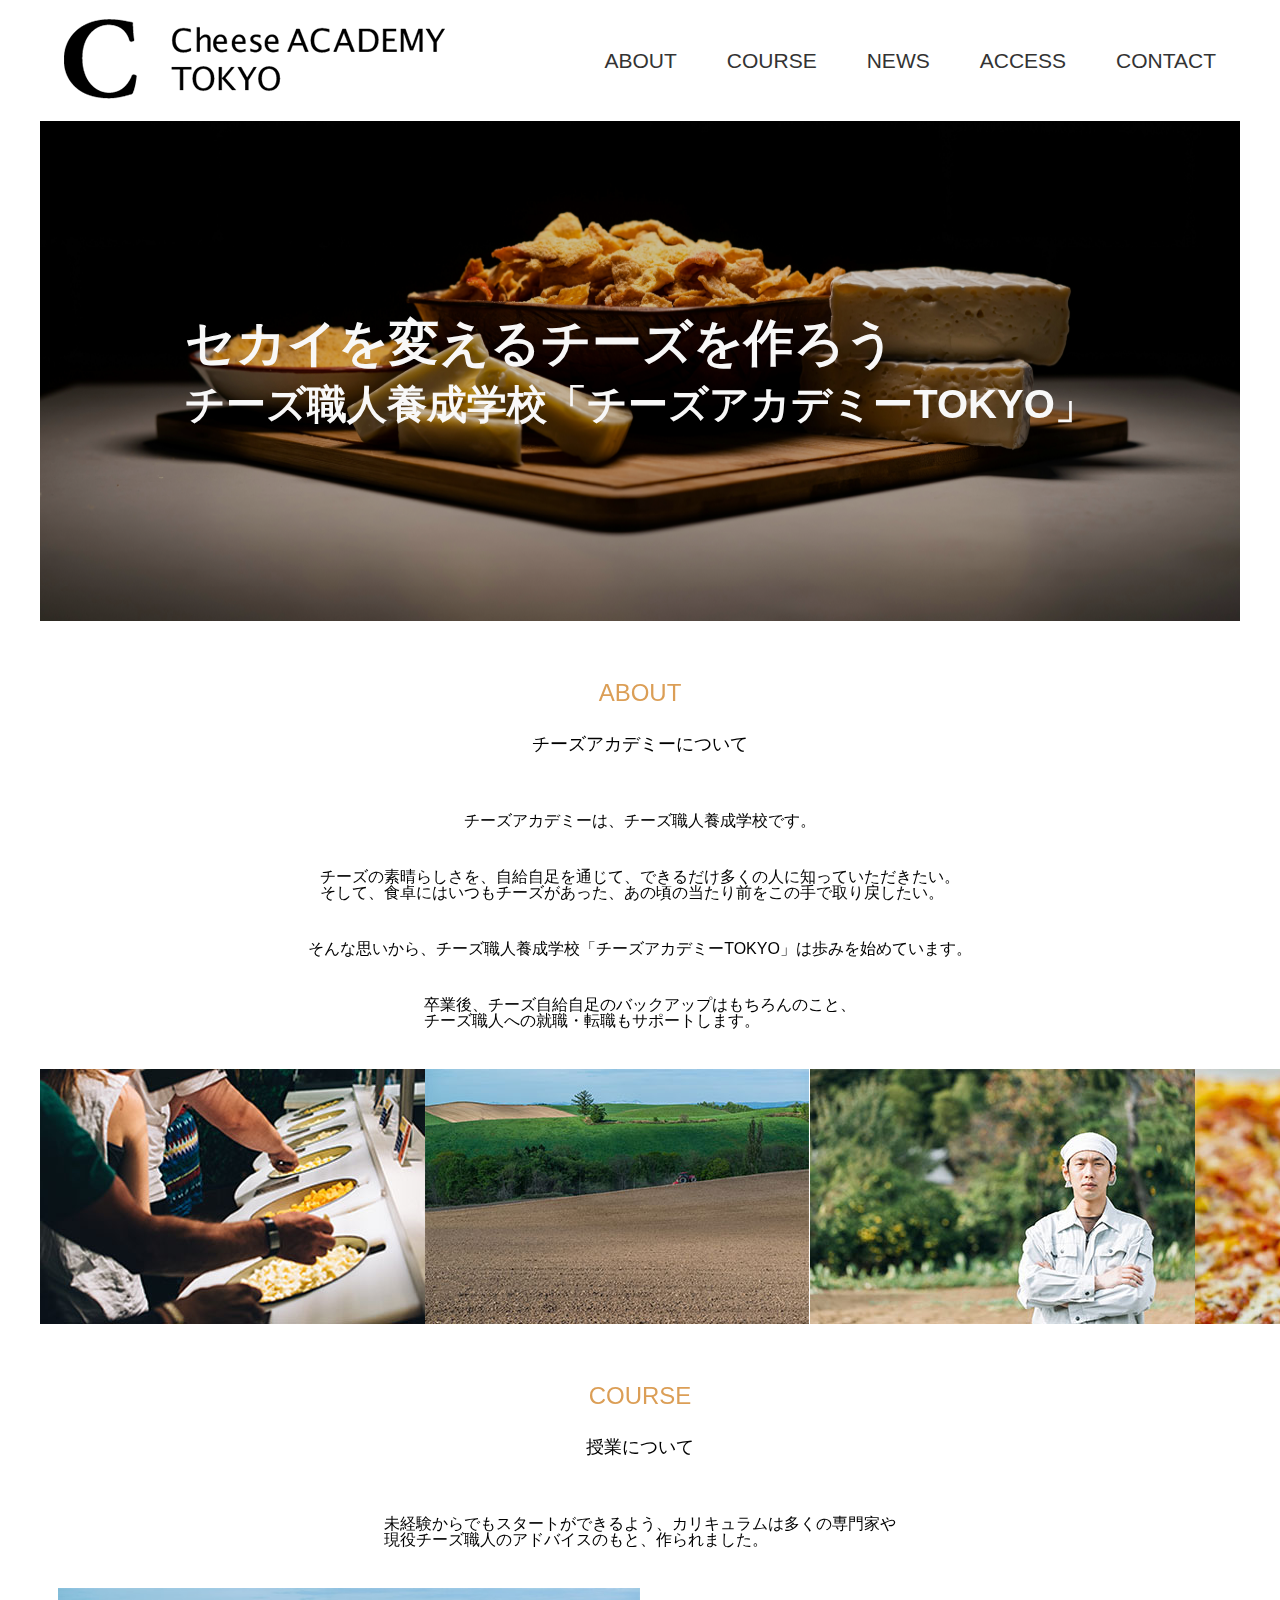
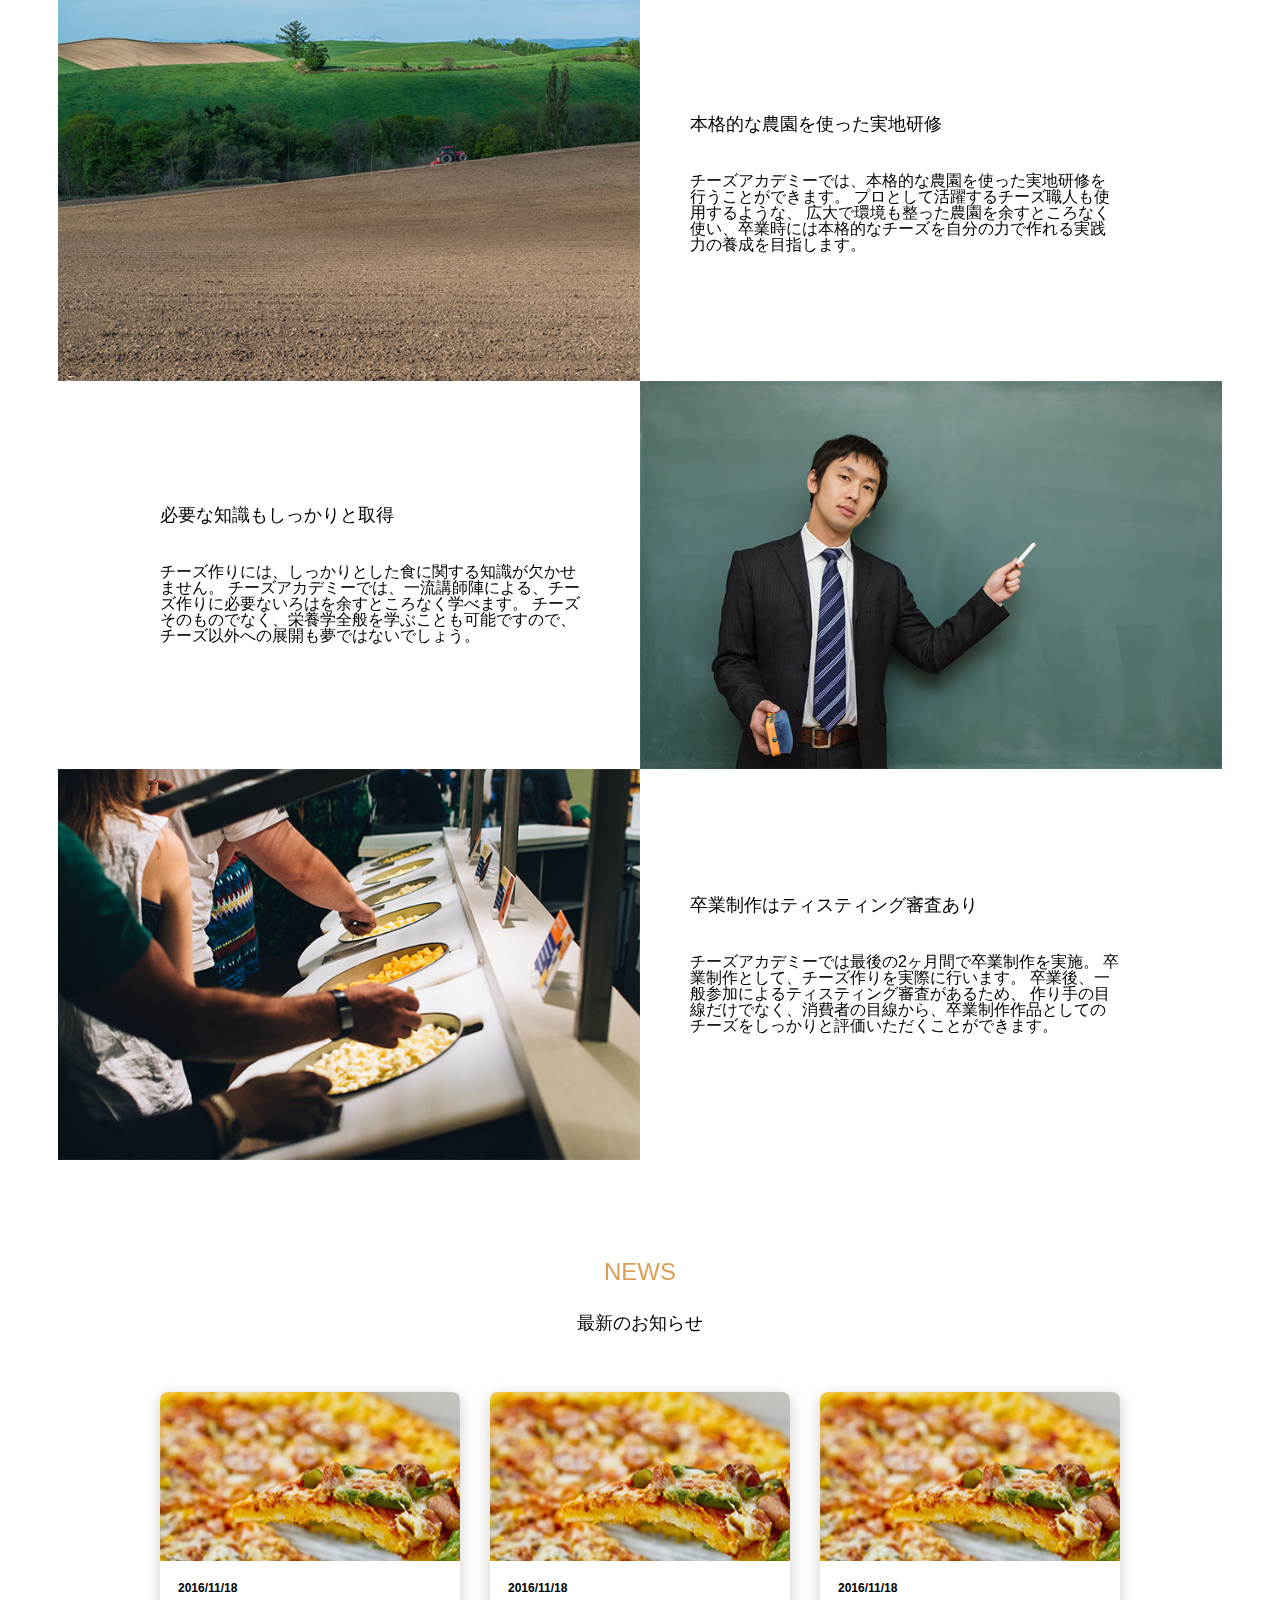
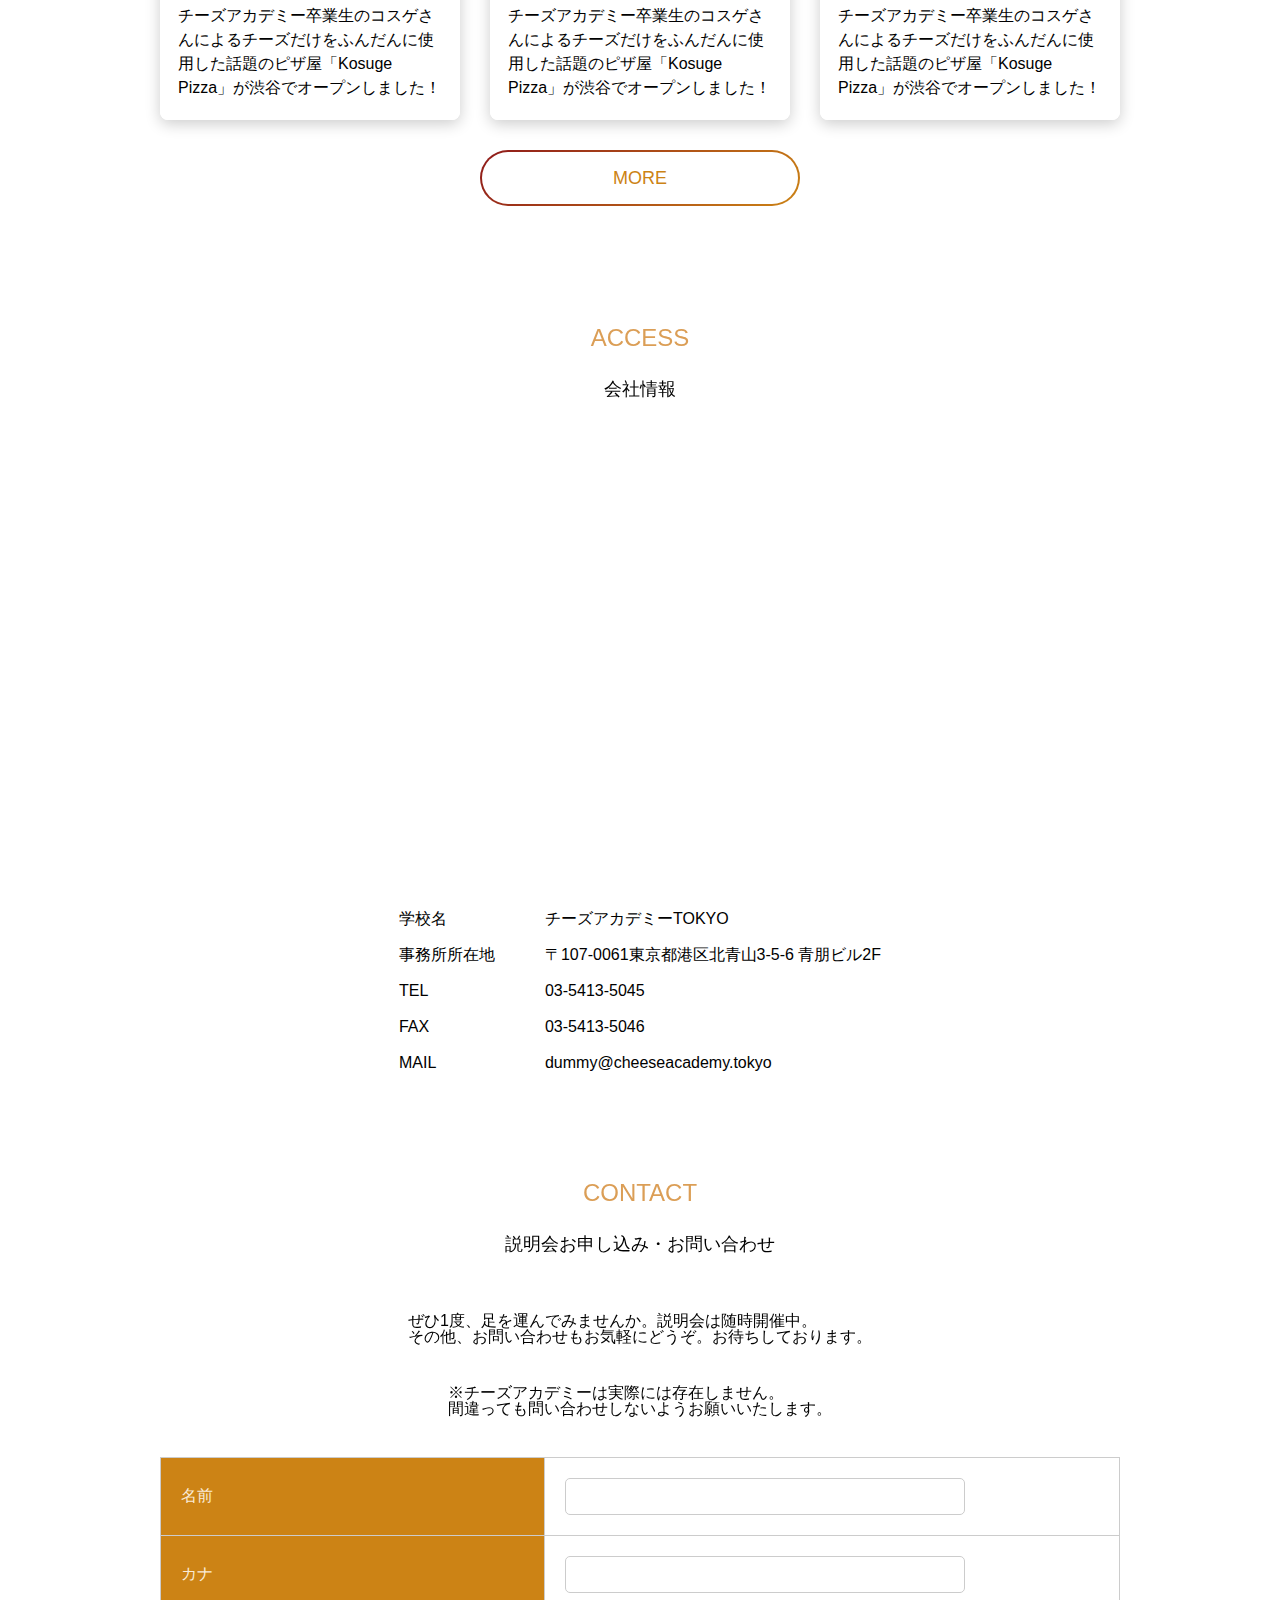
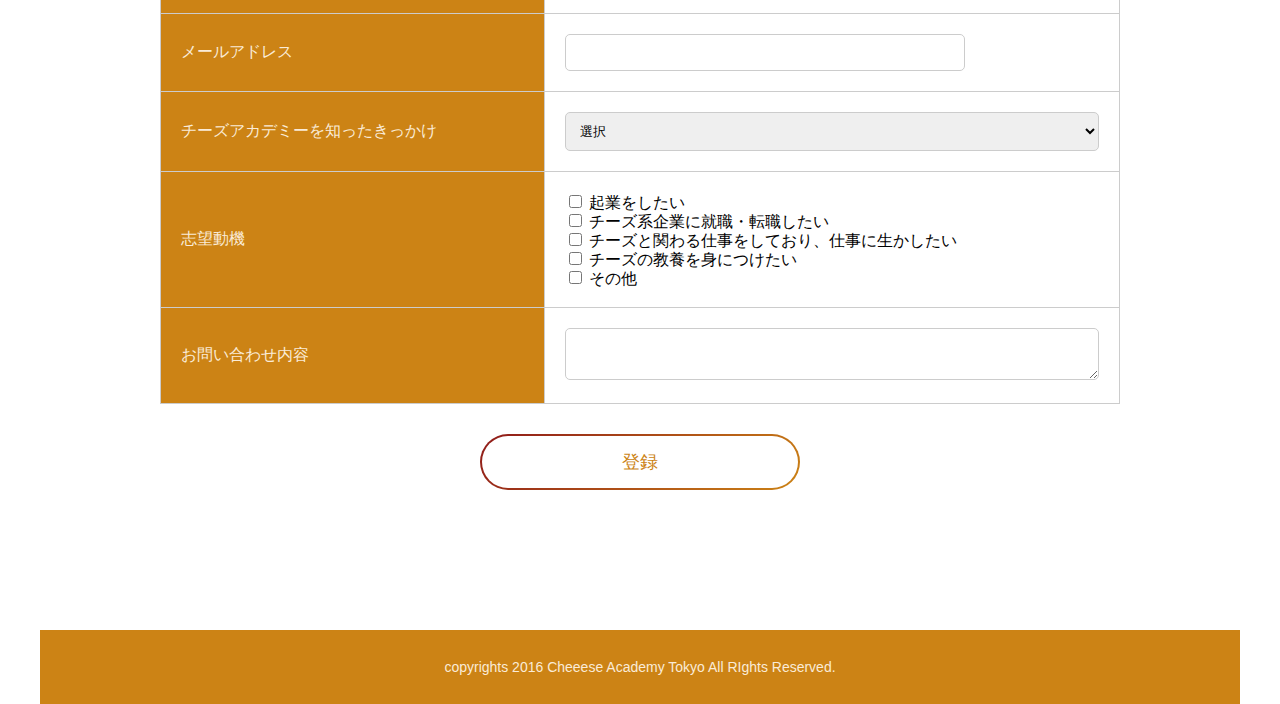
==== index.html @ 7e498031 "init commit" ====
<!DOCTYPE html>
<html lang="ja">
<!-- 最初の設定は終わっています　必要な方は触ってください -->

<head>
  <meta charset="UTF-8">
  <meta name="viewport" content="width=device-width, initial-scale=1.0">
  <meta http-equiv="X-UA-Compatible" content="ie=edge">
  <title>チーズアカデミー</title>
  <link rel="stylesheet" href="css/reset.css">
  <link rel="stylesheet" href="css/style.css">
  <script type="text/javascript" src="http://ajax.googleapis.com/ajax/libs/jquery/1.10.1/jquery.min.js"></script>
  <script>
    $(document).ready(function () {
      var pagetop = $('.pagetop');
      $(window).scroll(function () {
        if ($(this).scrollTop() > 100) {
          pagetop.fadeIn();
        } else {
          pagetop.fadeOut();
        }
      });
      pagetop.click(function () {
        $('body, html').animate({ scrollTop: 0 }, 500);
        return false;
      });
    });
  </script>
</head>
<!-- 最初の設定は終わっています　必要な方は触ってください -->

<body>
  <!-- この中に記述していく -->
  <!-- ここから下にコードを書く -->
  <header>
    <div class="navigation">
      <a href="index.html"><img src="/img/header_logo.png"
          alt="ロゴ"></a>
      <nav>
        <ul>
          <li><a href="#about">ABOUT</a></li>
          <li><a href="#course">COURSE</a></li>
          <li><a href="#news">NEWS</a></li>
          <li><a href="#access">ACCESS</a></li>
          <li><a href="#contact">CONTACT</a></li>
        </ul>
      </nav>
    </div>

  </header>
  <main>
   

    <p class="pagetop"><a href="#wrap">▲</a></p>

    

    <div class="top">
      <div class="top-messege">
        <h1>セカイを変えるチーズを作ろう</h1>
        <h2>チーズ職人養成学校「チーズアカデミーTOKYO」</h2>
      </div>
    </div>

    <div id="about" class="group-about">
      <div class="title">
        <h3>ABOUT</h3>
        <h4>チーズアカデミーについて</h4>
      </div>
      <div class="paragraph">
        <p>チーズアカデミーは、チーズ職人養成学校です。</p>
        <p>チーズの素晴らしさを、自給自足を通じて、できるだけ多くの人に知っていただきたい。
          <br />そして、食卓にはいつもチーズがあった、あの頃の当たり前をこの手で取り戻したい。
        </p>
        <p>そんな思いから、チーズ職人養成学校「チーズアカデミーTOKYO」は歩みを始めています。</p>
        <p>卒業後、チーズ自給自足のバックアップはもちろんのこと、
          <br />チーズ職人への就職・転職もサポートします。
        </p>
      </div>
      <div class="gallery">
      <img src="./img/about_01.jpg" alt="">
      <img src="./img/about_02.jpg" alt="">
      <img src="./img/about_03.jpg" alt="">
      <img src="./img/about_04.jpg" alt="">
    </div>
    </div>

    <div id="course" class="group-course">
      <div class="title">
        <h3>COURSE</h3>
        <h4>授業について</h4>
      </div>
      <div class="paragraph">
        <p>未経験からでもスタートができるよう、カリキュラムは多くの専門家や
          <br /> 現役チーズ職人のアドバイスのもと、作られました。
        </p>
        <div class="zigzag">
          <ul>
            <li>
              <div class="photo"><img src="./img/course_01.jpg" alt="Photo"></div>
              <div class="txt">
                <h4>本格的な農園を使った実地研修</h4>
                <p>チーズアカデミーでは、本格的な農園を使った実地研修を行うことができます。
                  プロとして活躍するチーズ職人も使用するような、
                  広大で環境も整った農園を余すところなく使い、卒業時には本格的なチーズを自分の力で作れる実践力の養成を目指します。</p>
              </div>
            </li>
            <li>
              <div class="photo"><img src="./img/course_02.jpg" alt="Photo"></div>
              <div class="txt">
                <h4>必要な知識もしっかりと取得</h4>
                <p>チーズ作りには、しっかりとした食に関する知識が欠かせません。
                  チーズアカデミーでは、一流講師陣による、チーズ作りに必要ないろはを余すところなく学べます。
                  チーズそのものでなく、栄養学全般を学ぶことも可能ですので、チーズ以外への展開も夢ではないでしょう。</p>
              </div>
            </li>
            <li>
              <div class="photo"><img src="./img/course_03.jpg" alt="Photo"></div>
              <div class="txt">
                <h4>卒業制作はティスティング審査あり</h4>
                <p>チーズアカデミーでは最後の2ヶ月間で卒業制作を実施。
                  卒業制作として、チーズ作りを実際に行います。
                  卒業後、一般参加によるティスティング審査があるため、
                  作り手の目線だけでなく、消費者の目線から、卒業制作作品としてのチーズをしっかりと評価いただくことができます。
                </p>
              </div>
            </li>

          </ul>
        </div>
      </div>
    </div>

    <div id="news" class="group-news">
      <div class="title">
        <h3>NEWS</h3>
        <h4>最新のお知らせ</h4>
      </div>

      <div class="card-wrap">
        <div class="card card-skin">
          <div class="card__imgframe"></div>
          <div class="card__textbox">
            <div class="card__titletext">
              2016/11/18
            </div>
            <div class="card__overviewtext">
              チーズアカデミー卒業生のコスゲさんによるチーズだけをふんだんに使用した話題のピザ屋「Kosuge Pizza」が渋谷でオープンしました！
            </div>
          </div>
        </div>
        <div class="card card-skin">
          <div class="card__imgframe"></div>
          <div class="card__textbox">
            <div class="card__titletext">
              2016/11/18
            </div>
            <div class="card__overviewtext">
              チーズアカデミー卒業生のコスゲさんによるチーズだけをふんだんに使用した話題のピザ屋「Kosuge Pizza」が渋谷でオープンしました！
            </div>
          </div>
        </div>
        <div class="card card-skin">
          <div class="card__imgframe"></div>
          <div class="card__textbox">
            <div class="card__titletext">
              2016/11/18
            </div>
            <div class="card__overviewtext">
              チーズアカデミー卒業生のコスゲさんによるチーズだけをふんだんに使用した話題のピザ屋「Kosuge Pizza」が渋谷でオープンしました！
            </div>
          </div>
        </div>
      </div>
      <div class="button-morenews">
        <a href="#" class="buttonOutlineGradient">
          <span class="buttonOutlineGradient_item">MORE</span>
        </a>
      </div>
    </div>

    <div id="access" lass="group-access">
      <div class="title">
        <h3>ACCESS</h3>
        <h4>会社情報</h4>
      </div>
      <iframe
        src="https://www.google.com/maps/embed?pb=!1m18!1m12!1m3!1d405.17346537869514!2d139.7131312246968!3d35.66745398703743!2m3!1f0!2f0!3f0!3m2!1i1024!2i768!4f13.1!3m3!1m2!1s0x60188d7eaf6941cf%3A0x4d0182e5dea5e6cb!2sChees%20ACADEMY%20TOKYO!5e0!3m2!1sja!2sjp!4v1699722363411!5m2!1sja!2sjp"
        width="1200" height="400" style="border:0;" allowfullscreen="" loading="lazy"
        referrerpolicy="no-referrer-when-downgrade">
      </iframe>
      <table class="info">
        <tr>
          <td>学校名</td>
          <td>チーズアカデミーTOKYO</td>
        </tr>
        <tr>
          <td>事務所所在地</td>
          <td>〒107-0061東京都港区北青山3-5-6 青朋ビル2F</td>
        </tr>
        <tr>
          <td>TEL</td>
          <td>03-5413-5045</td>
        </tr>
        <tr>
          <td>FAX</td>
          <td>03-5413-5046</td>
        </tr>
        <tr>
          <td>MAIL</td>
          <td>dummy@cheeseacademy.tokyo</td>
        </tr>
      </table>
    </div>

    <div id="contact" class="gropu-contact">
      <div class="title">
        <h3>CONTACT</h3>
        <h4>説明会お申し込み・お問い合わせ</h4>
      </div>
      <div class="paragraph">
        <p>ぜひ1度、足を運んでみませんか。説明会は随時開催中。
          <br />その他、お問い合わせもお気軽にどうぞ。お待ちしております。
        </p>
        <p>※チーズアカデミーは実際には存在しません。
          <br /> 間違っても問い合わせしないようお願いいたします。
        </p>
      </div>
      <div class="contact-form">
        <form action="">
          <table class="contact-table">
            <tr>
              <th class="contact-item">名前</th>
              <td class="contact-body">
                <input type="text" name="名前" class="form-text" />
              </td>
            </tr>
            <tr>
              <th class="contact-item">カナ</th>
              <td class="contact-body">
                <input type="text" name="カナ" class="form-text" />
              </td>
            </tr>
            <tr>
              <th class="contact-item">メールアドレス</th>
              <td class="contact-body">
                <input type="email" name="メールアドレス" class="form-text" />
              </td>
            </tr>
            <tr>
              <th class="contact-item">チーズアカデミーを知ったきっかけ</th>
              <td class="contact-body">
                <select name="きっかけ" class="form-select">
                  <option>選択</option>
                  <option>google検索</option>
                  <option>SNS</option>
                  <option>紹介</option>
                  <option>たまたま通りかかった</option>
                  <option>その他</option>
                </select>
              </td>
            </tr>
            <tr>
              <th class="contact-item">志望動機</th>
              <td class="contact-body">
                <label class="contact-skill">
                  <input type="checkbox" name="スキル" />
                  <span class="contact-skill-txt">起業をしたい</span>
                </label><br>
                <label class="contact-skill">
                  <input type="checkbox" name="スキル" />
                  <span class="contact-skill-txt">チーズ系企業に就職・転職したい</span>
                </label><br>
                <label class="contact-skill">
                  <input type="checkbox" name="スキル" />
                  <span class="contact-skill-txt">チーズと関わる仕事をしており、仕事に生かしたい</span>
                </label><br>
                <label class="contact-skill">
                  <input type="checkbox" name="スキル" />
                  <span class="contact-skill-txt">チーズの教養を身につけたい</span>
                </label><br>
                <label class="contact-skill">
                  <input type="checkbox" name="スキル" />
                  <span class="contact-skill-txt">その他</span>
                </label>
              </td>
            </tr>
            <tr>
              <th class="contact-item">お問い合わせ内容</th>
              <td class="contact-body">
                <textarea name="問い合わせ" class="form-textarea"></textarea>
              </td>
            </tr>
          </table>
          <div class="button-submit">
            <a href="#" class="buttonOutlineGradient">
              <input class="buttonOutlineGradient_item" type="submit" value="登録">
            </a>
          </div>
        </form>
      </div>
    </div>

  </main>

  <footer>
    copyrights 2016 Cheeese Academy Tokyo All RIghts Reserved.
  </footer>

  <!-- ここから上にコードを書く -->
  <!-- この中に記述していく -->
  <script src="https://code.jquery.com/jquery-3.2.1.min.js"></script>
  <script src="js/main.js"></script>
</body>

</html>
---- css/style.css ----
/* ここから下に記載していく */
/* やりたいこと
テキストにフォーカス入らないようにしたい→Chromeの仕様？Edgeでは起こらなかった
ファビコン
ポインタ
ナビが表示中のところフォーカス
 */

/* 全体的な疑問
色々サンプルコード見る中でテキストに対してh1とかpとか使わずDivのクラス分けで対応しているところが多かった。
あまりhとかpとか使わない？
あとクラス名がついている中のpとかaとかってクラス名つけなくても親要素のクラス名で指名すればよさそうなもんだけど、
すごい小さい要素にまでクラス名をつけているのはなぜ？
*/

html {
    font-size: 100%;
    /*ユーザー設定の文字サイズを正しく反映*/
}

* {
    box-sizing: border-box;
    /*余白や線を幅や高さに含める*/
}

img {
    max-width: 100%;
    /*画像が親要素からはみ出すのを防ぐ*/
    height: auto;
}

.pagetop {
    display: none;
    position: fixed;
    bottom: 30px;
    right: 200px;
}

.pagetop a {
    display: block;
    background-color: #cc8315;
    text-align: center;
    color:antiquewhite;
    font-size: 24px;
    text-decoration: none;
    padding: 10px;
    filter: alpha(opacity=50);
    -moz-opacity: 0.5;
    opacity: 0.5;
}

.pagetop a:hover {
    display: block;
    background-color: #8f1a1a;
    text-align: center;
    color: #fff;
    font-size: 12px;
    text-decoration: none;
    padding: 5px 10px;
    filter: alpha(opacity=50);
    -moz-opacity: 0.5;
    opacity: 0.5;
}

body {
    width: 100%;
    max-width: 1200px;
    margin: auto;
    background-color: #fff;
    font-family: "Helvetica Neue",
        Arial,
        "Hiragino Kaku Gothic ProN",
        "Hiragino Sans",
        Meiryo,
        sans-serif;
}

.navigation {
    position: sticky;
    /* 【疑問】追従するようにしたいが反映されない 
    headerからmainに移すと追従するがレイヤー最下層にいる感じ*/
    position: -webkit-sticky;
    /*Safari用ベンダープレフィックス*/
    top: 0;
    /*ブラウザの上からの距離はゼロ*/
    width: 100%;
    font-size: 21px;
    
    padding: 0 2%;
    display: flex;
    /*ロゴとulを横に並べる*/
    justify-content: space-between;
    /*両端に配置*/
    align-items: center;
    /*要素を垂直中央に揃える*/
background-color: #ffffff;
}

.navigation ul {
    display: flex;
    list-style: none;
}

.navigation nav {
    margin: 50px 0px;

}

.navigation li {
    margin-left: 50px;
}

.navigation a {
    text-decoration: none;
    color: #333;
}

.top {
    position: relative;
    /* 【疑問】なんでサイズ指定しないといけないのか？Bodyのサイズに倣ってくれないか？ */
    width: 1200px;
    height: 500px;
    display: flex;
    justify-content: center;
    align-items: center;
    background-image: url(../img/top_cheeseontable_clip.jpg);
    background-size: 100% 100%;
}



.top-messege h1 {
    font-weight: 700;
    color: #f8f8f8;
    font-size: 50px;
    padding-bottom: 16px;
}

.top-messege h2 {
    font-weight: 700;
    color: #f8f8f8;
    font-size: 40px;
}

.title h3 {
    position: relative;
    width: fit-content;
    font-size: 24px;
    color: #c96e02aa;
}

.title h4 {
    position: relative;
    width: fit-content;
    font-size: 18px;
    color: #000000;
}

.title {
    display: flex;
    flex-direction: column;
    width: 100%;
    align-items: center;
    gap: 30px;
    padding: 60px 0px;
    position: relative;
}

.paragraph p {
    font-size: 16px;
    gap: 40px;
    /* 【あとで】行間整えたい */
}

.paragraph {
    display: flex;
    flex-direction: column;
    width: 100%;
    align-items: center;
    justify-content: center;
    gap: 40px;
    position: relative;
    margin: 0 0 40px 0;
}

.gallery{
    width: 100%;
    display:flex;
    justify-content: space-around;
}

.zigzag ul {
    max-width: 1200px;
}

.zigzag li {
    display: flex;
    align-items: center;
    margin-bottom: 0px;
}

.zigzag .photo {
    width: 50%;
}

.zigzag .photo img {
    /* これでimgの下の隙間がなくなった */
    width: 100%;
    /* 画像の幅を親要素に合わせる */
    height: auto;
    /* 高さを自動調整し、アスペクト比を維持する */
    display: block;
    /* 画像をブロック要素として表示 */
    margin: 0;
    /* マージンをリセット */
    padding: 0;
    /* パディングをリセット */
    object-fit: cover;
    /* 必要に応じてobject-fitを設定 */
}

.zigzag .txt {
    width: 480px;
}

.txt h4 {
    position: relative;
    width: fit-content;
    font-size: 18px;
    color: #000000;
    margin: 0 0 40px 0;
}

/* 奇数の行に対して指定 */
.zigzag li:nth-child(even) {
    flex-direction: row-reverse;
}


.zigzag ul li:nth-child(even) .txt {
    padding-right: 50px;
}

.zigzag ul li:nth-child(odd) .txt {
    padding-left: 50px;
}

.card {
    width: 300px;
    height: auto;
}

.card-wrap {
    display: flex;
    justify-content: center;
    flex-wrap: wrap;
    gap: 30px;
    /*【備忘録】 iframe入れたら無効になった 
    →space-betweenが原因だった Centerにした。*/
}

.card:hover {
    transform: translateY(-3px);
    box-shadow: 0 7px 14px rgba(50, 50, 93, .1), 0 3px 6px rgba(0, 0, 0, .08);
    transition: all .5s;

}

.card__imgframe {
    width: 100%;
    height: auto;
    padding-top: 56.25%;
    background: url(../img/news_img.jpg) no-repeat center;
    background-size: cover;
}

.card__textbox {
    width: 100%;
    height: auto;
    padding: 20px 18px;
    background: #ffffff;
    box-sizing: border-box;
}

.card__titletext {
    font-size: 12px;
    font-weight: bold;
    line-height: 125%;
    margin-bottom: 8px;
}

.card__overviewtext {
    font-size: 16px;
    line-height: 150%;
}

.card-skin {
    overflow: hidden;
    border-radius: 8px;
    box-shadow: 0 4px 15px rgba(0, 0, 0, .2);
}

.button-morenews a,
.button-submit a {
    color: inherit;
    text-decoration: none;
}

.buttonOutlineGradient {
    position: relative;
    display: block;
    width: 100%;
    max-width: 320px;
    height: 56px;
    margin: 0 auto;
    /*中央寄せ*/
    padding: 2px;
    overflow-wrap: anywhere;
    background: linear-gradient(135deg, #8f1a1a, #cc8315);
    border-radius: 28px;
    /* (buttonの高さ / 2) の値 */
    margin-top: 30px;
    margin-bottom: 60px;
}

.buttonOutlineGradient::before {
    position: absolute;
    top: 0;
    left: 0;
    display: block;
    width: 100%;
    height: 100%;
    content: "";
    background: linear-gradient(135deg, #8f1a1a, #cc8315);
    filter: blur(8px);
    border-radius: 32px;
    /* (buttonの高さ / 2) の値 */
    opacity: 0;
}

.buttonOutlineGradient_item {
    position: relative;
    display: flex;
    align-items: center;
    justify-content: center;
    font-size: 18px;
    width: 100%;
    height: 100%;
    color: #cc8315;
    background-color: #ffffff;
    border-radius: 32px;
    /* (buttonの高さ / 2) の値 */
}

@media (any-hover: hover) {
    .buttonOutlineGradient::before {
        transition: opacity 0.2s;
        will-change: filter;
    }

    .buttonOutlineGradient:hover::before {
        opacity: 1;
    }
}

.info {
    display: flex;
    flex-direction: column;
    width: 100%;
    align-items: center;
    margin: 40px 0;
}

.info td {
    padding: 10px 25px;
}

.contact-form {
    width: 960px;
    /*横幅*/
    margin: 0 auto;
    /*中央寄せ*/
}

.contact-table {
    width: 100%;
}

.contact-item,
.contact-body {
    padding: 20px;
    border: 1px solid #ccc;
}

.contact-item {
    text-align: left;
    /* テキスト左寄せ */
    vertical-align: middle;
    /* 上下中央 */
    width: 40%;
    /* 横幅%指定（項目の背景色部分） */
    background-color: #cc8315;
    /* 項目の背景色 */
    color: antiquewhite;
}

.contact-body {
    width: 70%;
    /* 横幅70%指定（白背景色部分） */
}

.button-submit input[type="submit"] {
    border: none;
    /* 黒線をなくす */
}



.form-text {
    width: 100%;
    padding: 10px;
    border-radius: 5px;
    border: 1px solid #ccc;
    appearance: none;
    -webkit-appearance: none;
    -moz-appearance: none;
    max-width: 400px;
}

.form-select {
    width: 100%;
    /* セレクトボックスの幅を調整 */
    /* 【疑問】form-textと同じwidth100%にしてるのに横幅揃わないのはなぜ？ */
    padding: 10px;
    /* パディングを追加 */
    border-radius: 5px;
    /* 角の丸みを追加 */
    border: 1px solid #ccc;
    /* 境界線のスタイル */
}

.form-textarea {
    width: 100%;
    /* セレクトボックスの幅を調整 */
    /* 【疑問】form-textと同じwidth100%にしてるのに横幅揃わないのはなぜ？ */
    padding: 10px;
    /* パディングを追加 */
    border-radius: 5px;
    /* 角の丸みを追加 */
    border: 1px solid #ccc;
    /* 境界線のスタイル */
}

footer {
    font-size: 14px;
    background-color: #cc8315;
    text-align: center;
    padding: 30px 0;
    margin-top: 140px;
    color: antiquewhite;
}
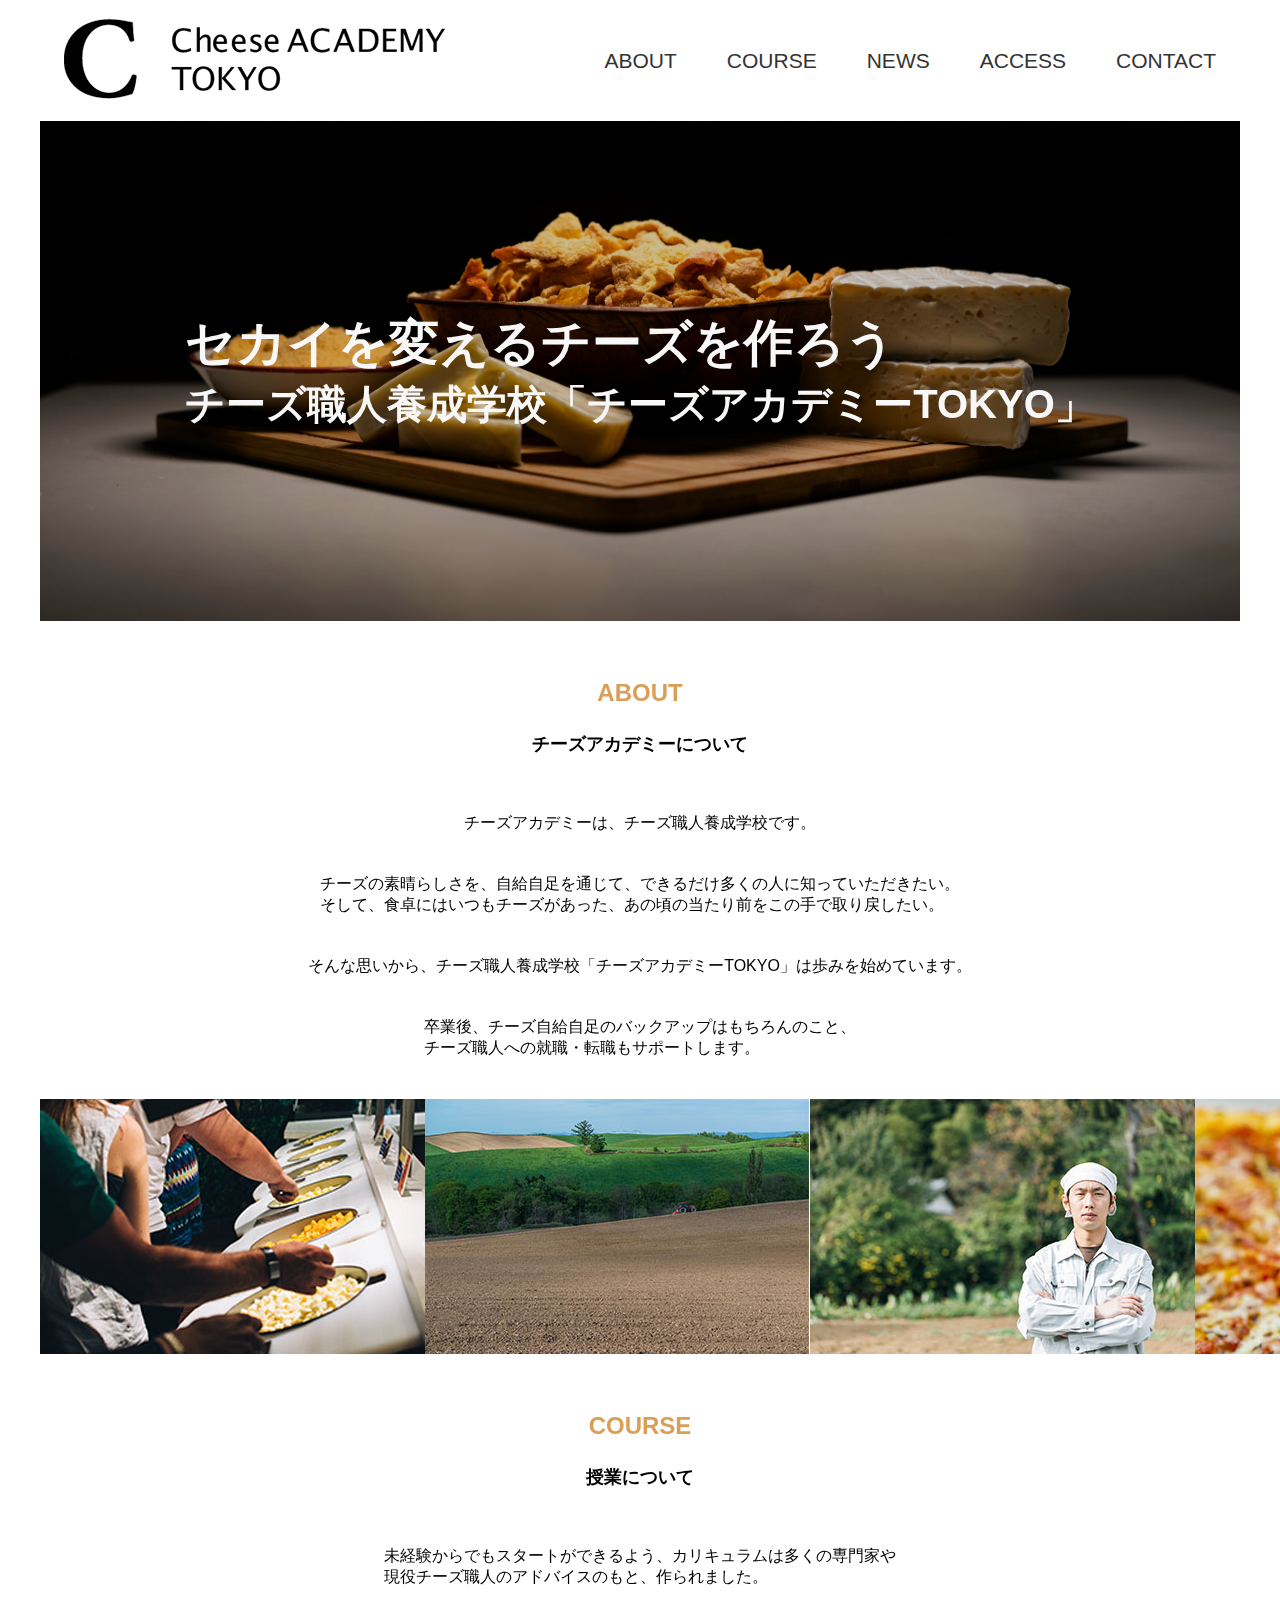
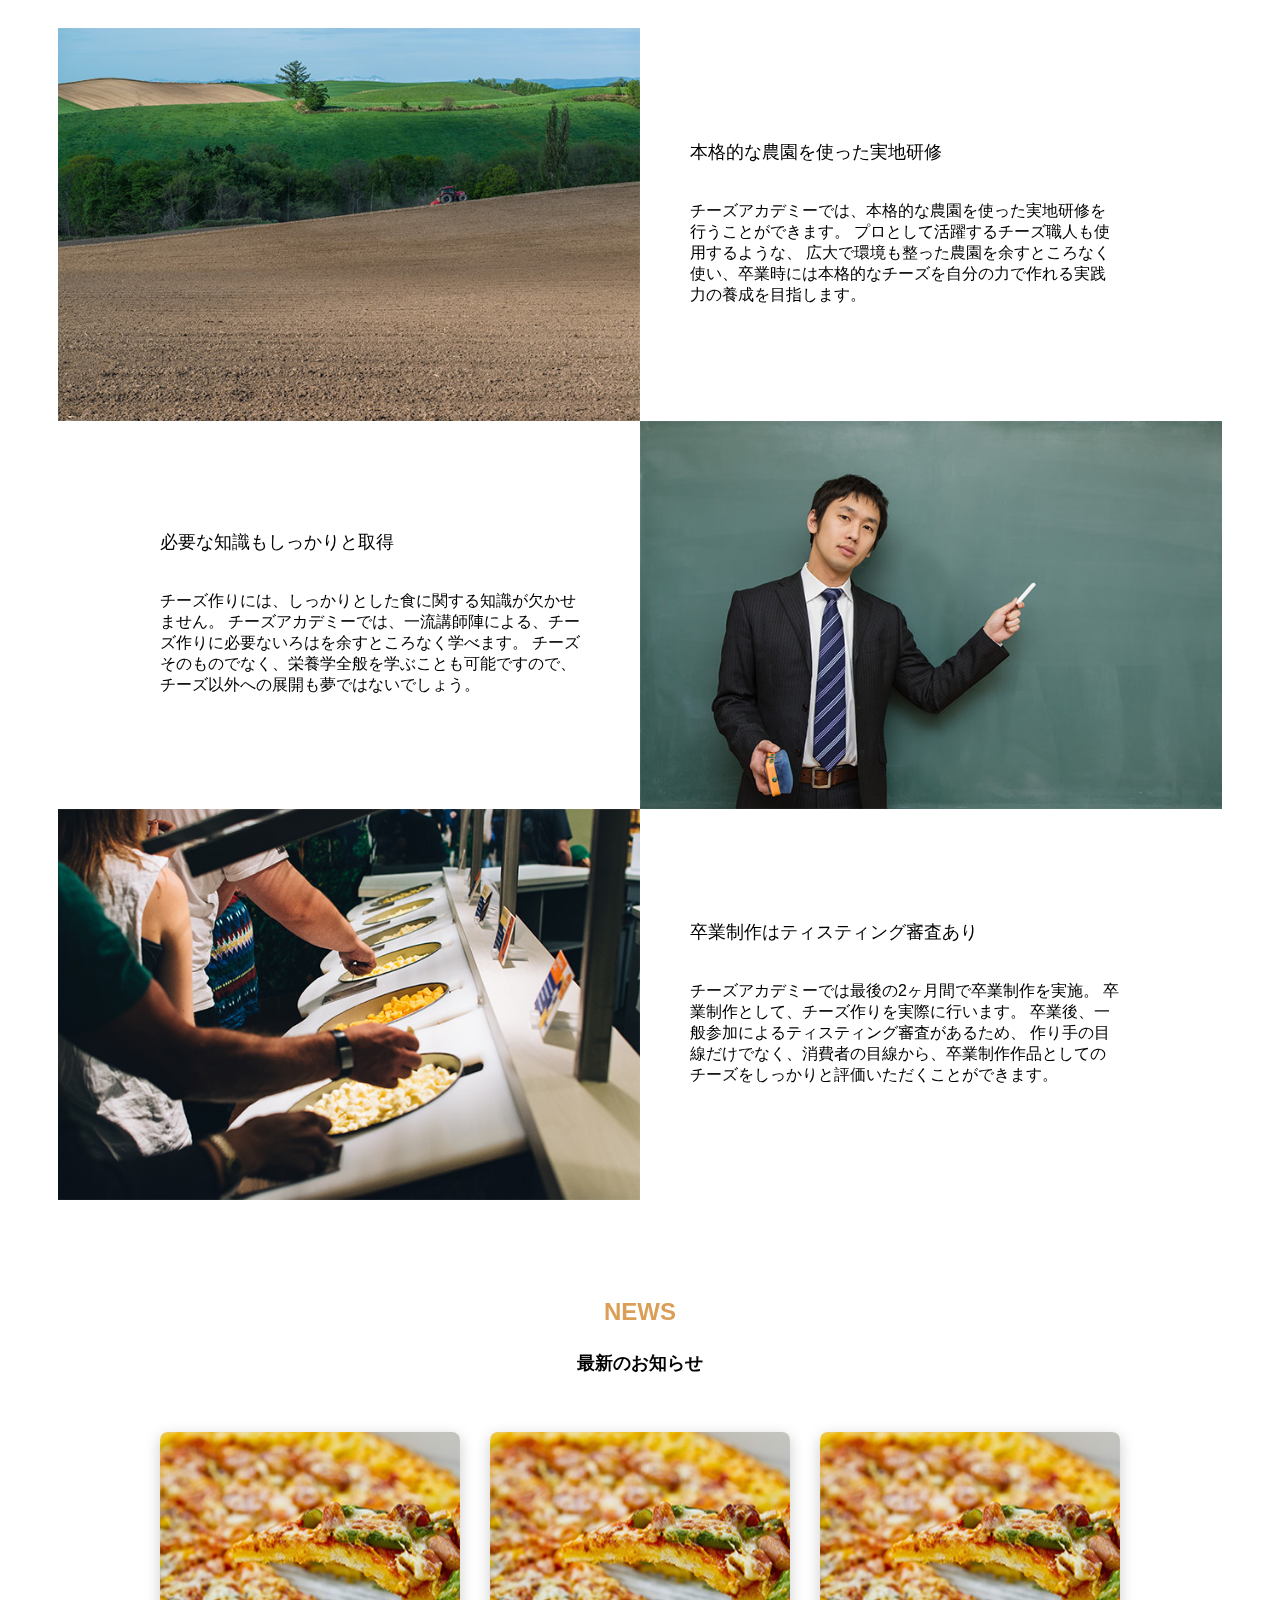
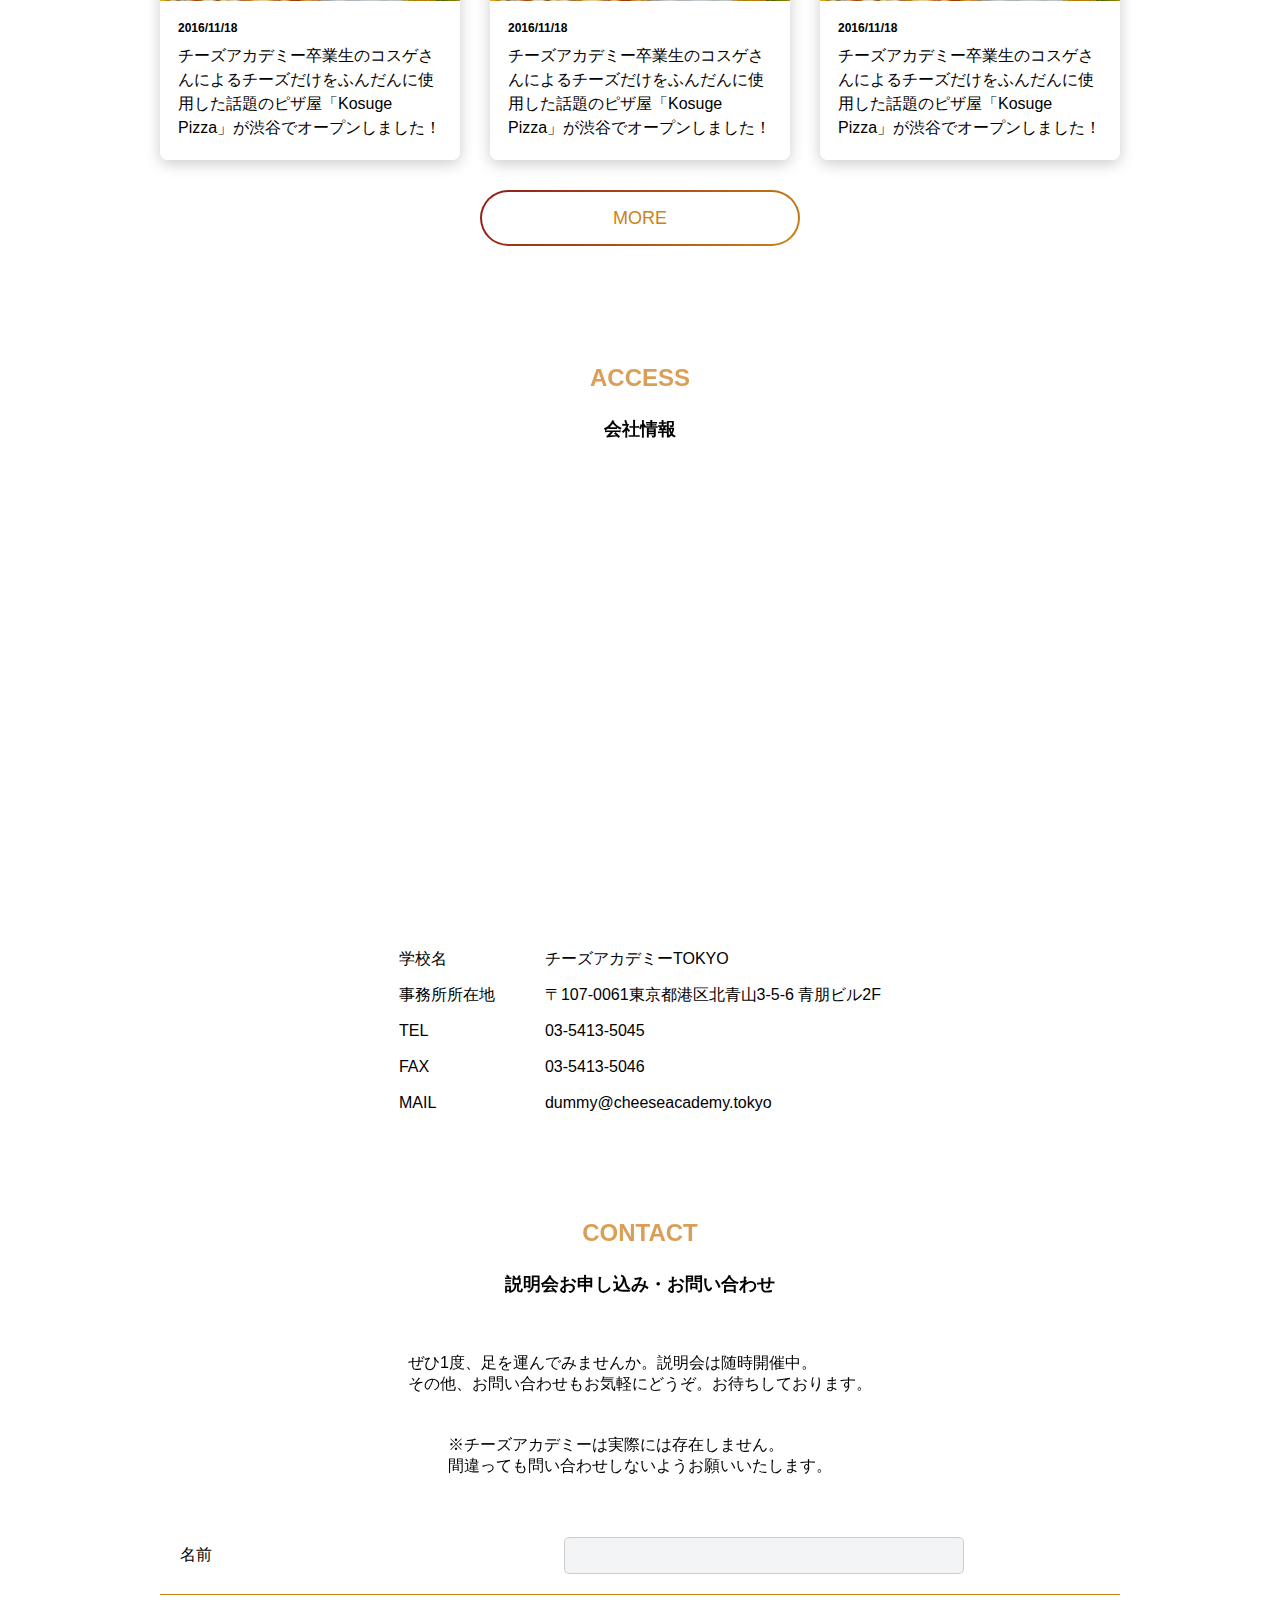
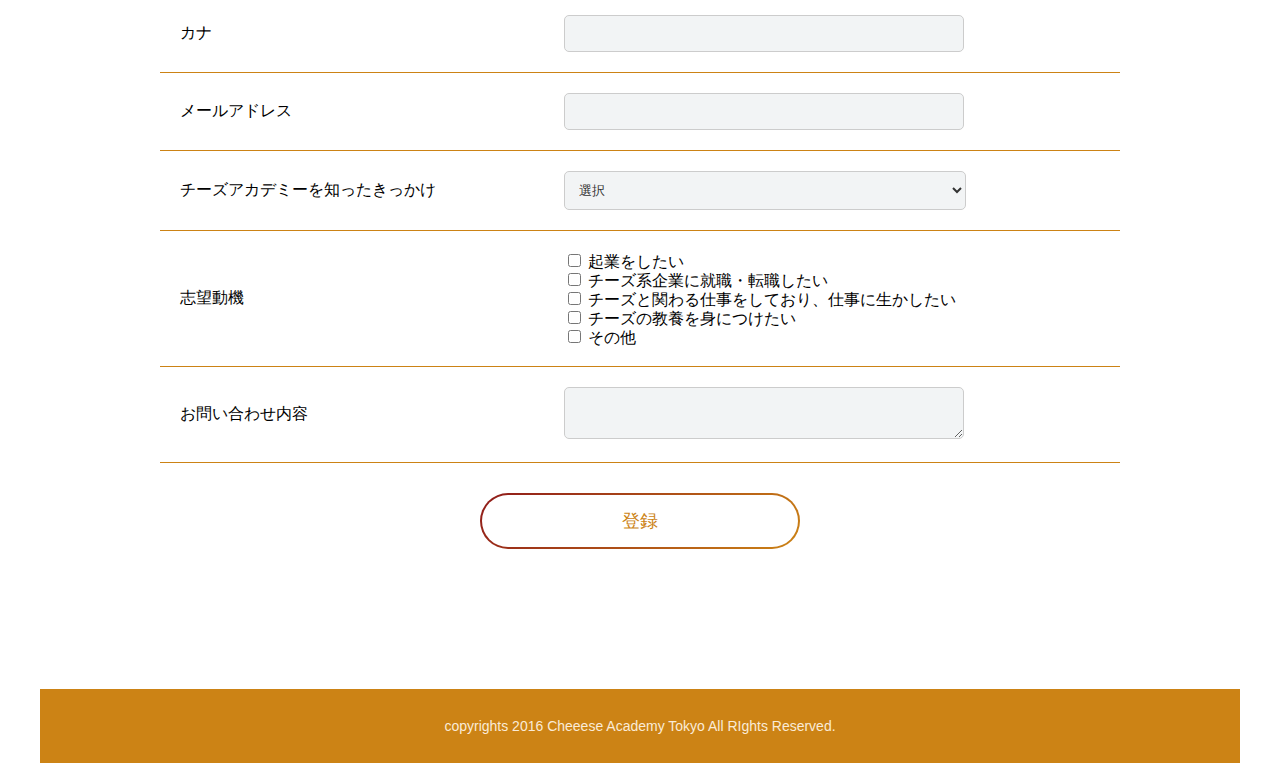
==== commit c8520f86: "フォームのデザイン変更や余白の調整など" ====
--- a/index.html
+++ b/index.html
@@ -6,7 +6,8 @@
   <meta charset="UTF-8">
   <meta name="viewport" content="width=device-width, initial-scale=1.0">
   <meta http-equiv="X-UA-Compatible" content="ie=edge">
-  <title>チーズアカデミー</title>
+  <title>【公式】チーズアカデミー</title>
+ <link rel=”icon” href=“img/favicon.ico”>
   <link rel="stylesheet" href="css/reset.css">
   <link rel="stylesheet" href="css/style.css">
   <script type="text/javascript" src="http://ajax.googleapis.com/ajax/libs/jquery/1.10.1/jquery.min.js"></script>
--- a/css/style.css
+++ b/css/style.css
@@ -1,9 +1,7 @@
 /* ここから下に記載していく */
 /* やりたいこと
 テキストにフォーカス入らないようにしたい→Chromeの仕様？Edgeでは起こらなかった
-ファビコン
-ポインタ
-ナビが表示中のところフォーカス
+ナビが表示中のところフォーカス(そもそも追従しない…）
  */
 
 /* 全体的な疑問
@@ -11,6 +9,7 @@
 あまりhとかpとか使わない？
 あとクラス名がついている中のpとかaとかってクラス名つけなくても親要素のクラス名で指名すればよさそうなもんだけど、
 すごい小さい要素にまでクラス名をつけているのはなぜ？
+メモ：idとclassの使い分け意識すればもっとcss短くできたかも
 */
 
 html {
@@ -40,7 +39,8 @@
     display: block;
     background-color: #cc8315;
     text-align: center;
-    color:antiquewhite;
+    color: antiquewhite;
+    border-radius: 30px;
     font-size: 24px;
     text-decoration: none;
     padding: 10px;
@@ -54,9 +54,10 @@
     background-color: #8f1a1a;
     text-align: center;
     color: #fff;
-    font-size: 12px;
+    border-radius: 30px;
+    font-size: 24px;
     text-decoration: none;
-    padding: 5px 10px;
+    padding: 10px;
     filter: alpha(opacity=50);
     -moz-opacity: 0.5;
     opacity: 0.5;
@@ -84,8 +85,8 @@
     top: 0;
     /*ブラウザの上からの距離はゼロ*/
     width: 100%;
+    max-width: 1200px;
     font-size: 21px;
-    
     padding: 0 2%;
     display: flex;
     /*ロゴとulを横に並べる*/
@@ -93,7 +94,7 @@
     /*両端に配置*/
     align-items: center;
     /*要素を垂直中央に揃える*/
-background-color: #ffffff;
+    background-color: #ffffff;
 }
 
 .navigation ul {
@@ -146,6 +147,7 @@
     position: relative;
     width: fit-content;
     font-size: 24px;
+    font-weight: bold;
     color: #c96e02aa;
 }
 
@@ -153,6 +155,7 @@
     position: relative;
     width: fit-content;
     font-size: 18px;
+    font-weight: bold;
     color: #000000;
 }
 
@@ -169,7 +172,7 @@
 .paragraph p {
     font-size: 16px;
     gap: 40px;
-    /* 【あとで】行間整えたい */
+    line-height: normal;
 }
 
 .paragraph {
@@ -183,12 +186,21 @@
     margin: 0 0 40px 0;
 }
 
-.gallery{
-    width: 100%;
-    display:flex;
+.gallery {
+height: auto;
+    width: 100%;
+    /* 【疑問】img全体でmax-width: 100%;設定してはみ出さないようにしているはずだがはみだしちゃう
+ */
+    max-width: 1200px;
+    display: flex;
     justify-content: space-around;
 }
 
+.gallery img{
+    width: 100%;
+    max-width: 100%; /* または親要素に合わせた適切な最大幅 */
+    height: auto; /* アスペクト比を維持 */ 
+}
 .zigzag ul {
     max-width: 1200px;
 }
@@ -389,7 +401,7 @@
 .contact-item,
 .contact-body {
     padding: 20px;
-    border: 1px solid #ccc;
+    border-bottom: 1px solid #cc8315;
 }
 
 .contact-item {
@@ -399,9 +411,8 @@
     /* 上下中央 */
     width: 40%;
     /* 横幅%指定（項目の背景色部分） */
-    background-color: #cc8315;
     /* 項目の背景色 */
-    color: antiquewhite;
+    color: black;
 }
 
 .contact-body {
@@ -416,40 +427,37 @@
 
 
 
-.form-text {
+.form-text,
+.form-textarea {
     width: 100%;
     padding: 10px;
+    background-color: #f2f4f5;
+    border: none;
     border-radius: 5px;
     border: 1px solid #ccc;
     appearance: none;
     -webkit-appearance: none;
     -moz-appearance: none;
     max-width: 400px;
+    color: #333;
+    flex-grow: 1;
 }
 
 .form-select {
-    width: 100%;
-    /* セレクトボックスの幅を調整 */
-    /* 【疑問】form-textと同じwidth100%にしてるのに横幅揃わないのはなぜ？ */
+    width: 75%;
+    /* 【疑問】なんで他インプットエリアの100％と揃わないんだ */
+    background-color: #f2f4f5;
+    border: none;
     padding: 10px;
     /* パディングを追加 */
     border-radius: 5px;
     /* 角の丸みを追加 */
     border: 1px solid #ccc;
     /* 境界線のスタイル */
-}
-
-.form-textarea {
-    width: 100%;
-    /* セレクトボックスの幅を調整 */
-    /* 【疑問】form-textと同じwidth100%にしてるのに横幅揃わないのはなぜ？ */
-    padding: 10px;
-    /* パディングを追加 */
-    border-radius: 5px;
-    /* 角の丸みを追加 */
-    border: 1px solid #ccc;
-    /* 境界線のスタイル */
-}
+    color: #333;
+}
+
+
 
 footer {
     font-size: 14px;
